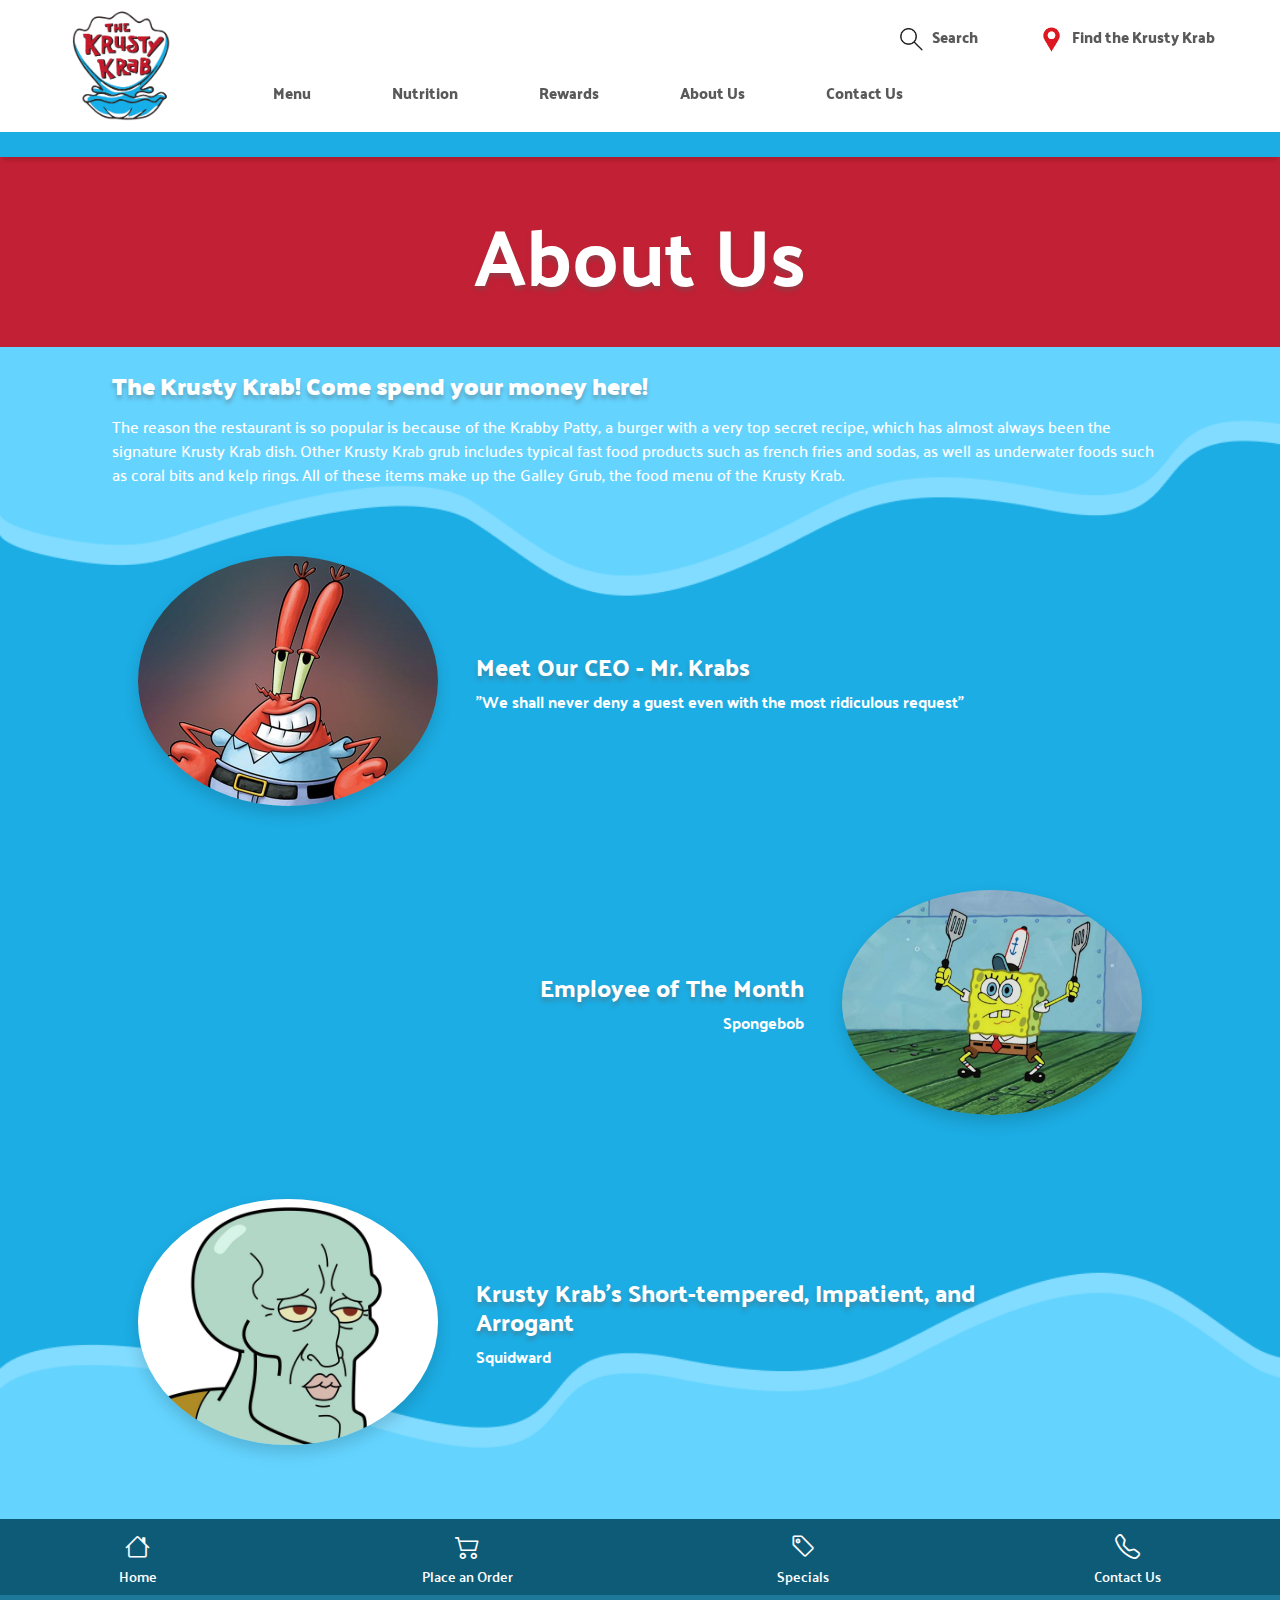
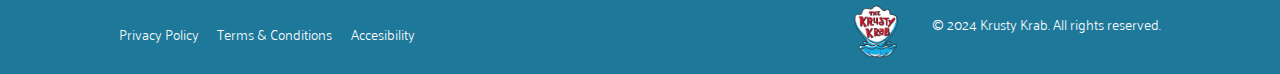
==== about.html @ f19f8898 "Fully done with the navbar: made the images (magnifiying glass and pinpoint) appear on the right and" ====
<!DOCTYPE html>
<html lang="en-CA">
  <head>
    <title>Krusty Krab</title>
    <link
      href="https://cdn.jsdelivr.net/npm/bootstrap@5.3.3/dist/css/bootstrap.min.css"
      rel="stylesheet"
      integrity="sha384-QWTKZyjpPEjISv5WaRU9OFeRpok6YctnYmDr5pNlyT2bRjXh0JMhjY6hW+ALEwIH"
      crossorigin="anonymous"
    />
    <script
      src="https://cdn.jsdelivr.net/npm/bootstrap@5.3.3/dist/js/bootstrap.bundle.min.js"
      integrity="sha384-YvpcrYf0tY3lHB60NNkmXc5s9fDVZLESaAA55NDzOxhy9GkcIdslK1eN7N6jIeHz"
      crossorigin="anonymous"
    ></script>
    <meta name="viewport" content="width=device-width, initial-scale= 1.0" />
    <link rel="stylesheet" href="style.css" />
    <link rel="preconnect" href="https://fonts.googleapis.com" />
    <link rel="preconnect" href="https://fonts.gstatic.com" crossorigin />
    <link
      href="https://fonts.googleapis.com/css2?family=Afacad+Flux:wght@100..1000&family=Lexend:wght@900&family=Oswald:wght@200..700&family=Palanquin+Dark:wght@400;500;600;700&family=Quattrocento+Sans:ital,wght@0,400;0,700;1,400;1,700&family=SUSE:wght@800&display=swap"
      rel="stylesheet"
    />
    <link
      href="https://fonts.googleapis.com/css2?family=Afacad+Flux:wght@100..1000&family=Lexend:wght@900&family=Oswald:wght@200..700&family=Palanquin+Dark:wght@400;500;600;700&family=Palanquin:wght@100;200;300;400;500;600;700&family=Quattrocento+Sans:ital,wght@0,400;0,700;1,400;1,700&family=SUSE:wght@800&display=swap"
      rel="stylesheet"
    />
    <link
      rel="stylesheet"
      href="https://cdn.jsdelivr.net/npm/bootstrap-icons@1.11.3/font/bootstrap-icons.min.css"
    />
  </head>
  <body>
    <nav class="navbar navbar-expand-lg" id="navbar">
      <nav class="navbar">
        <div class="container-fluid">
          <a class="img-fluid navbar-brand" href="home.html">
            <img
              src="images/brand_logo/KrustyKrabLogo-removebg-preview2.png"
              alt="Logo"
              width="100"
              height="115"
              class="d-inline-block align-text-top"
            />
          </a>
        </div>
      </nav>
      <ul class="navbar-nav me-auto mb-2 mb-lg-0">
        <li class="nav-item">
          <a class="nav-link" href="menu.html">Menu</a>
        </li>
        <li class="nav-item">
          <a class="nav-link" href="nutrition.html">Nutrition</a>
        </li>
        <li class="nav-item">
          <a class="nav-link" href="rewards.html">Rewards</a>
        </li>
        <li class="nav-item">
          <a class="nav-link" href="about.html">About Us</a>
        </li>
        <li class="nav-item">
          <a class="nav-link" href="contact.html">Contact Us</a>
        </li>
        <hr class="nvbr-cllp" />
        <li class="nav-item top">
          <a class="nav-link" href="search.html">
            <img
              src="images/icons/magnifying glass.png"
              width="35"
              height="35"
            />
            Search
          </a>
        </li>
        <li class="nav-item top last">
          <a
            class="nav-link"
            href="https://www.google.com/maps/dir//%2711.6065142,165.3768099%27"
          >
            <img
              src="images/icons/red_pinpoint_icon.png"
              width="35"
              height="35"
            />
            Find the Krusty Krab
          </a>
        </li>
      </ul>
    </nav>
    <div class="app">
      <div class="menu-toggle">
        <div class="hamburger">
          <span> <a href="#collapse-menu"></a></span>
        </div>
      </div>
    </div>
    <div class="collapse-bar" id="collapse-menu">
      <nav class="menu">
        <hr class="top" />
        <a href="menu.html" class="menu-item">Menu</a>
        <a href="nutrition.html" class="menu-item">Nutrition</a>
        <a href="rewards.html" class="menu-item">Rewards</a>
        <a href="about.html" class="menu-item">About Us</a>
        <a href="contact.html" class="menu-item">Contact Us</a>
        <hr class="bot" />
        <a href="search.html" class="menu-item d-flex flex-row-reverse justify-content-between"
          ><img
            src="images/icons/magnifying glass.png"
            width="35"
            height="35"
            class="img-fluid"
          />Search
        </a>
        <a
          href="https://www.google.com/maps/dir//%2711.6065142,165.3768099%27"
          class="menu-item d-flex flex-row-reverse justify-content-between"
          ><img
            src="images/icons/red_pinpoint_icon.png"
            width="35"
            height="35"
          />Find the Krusty Krab</a
        >
      </nav>
    </div>
    <div class="blur-content container-fluid px-0 py-0">
      <h1 class="text-center display-1 py-5 mb-5 pt-5 title">About Us</h1>
      <div class="about-container">
        <div class="about-content">
          <h4>The Krusty Krab! Come spend your money here!</h4>
          <p>
            The reason the restaurant is so popular is because of the Krabby
            Patty, a burger with a very top secret recipe, which has almost
            always been the signature Krusty Krab dish. Other Krusty Krab grub
            includes typical fast food products such as french fries and sodas,
            as well as underwater foods such as coral bits and kelp rings. All
            of these items make up the Galley Grub, the food menu of the Krusty
            Krab.
          </p>
        </div>
        <div class="about-employees">
          <div class="row mx-0 align-items-center">
            <div class="col-md-4 text-center">
              <img
                src="images/characters/MrKrabsPortrait.jpg"
                width="300"
                height="300"
                alt="Portrait of Mr. Krabs, CEO"
                class="img-fluid rounded-circle shadow"
              />
            </div>
            <div class="col-md-6 text-center text-md-start">
              <h4>Meet Our CEO - Mr. Krabs</h4>
              <p>
                "We shall never deny a guest even with the most ridiculous
                request"
              </p>
            </div>
          </div>
          <hr />
          <div class="row mx-0 d-md-flex flex-row-reverse align-items-center">
            <div class="col-md-4 text-center">
              <img
                src="images/characters/SpongbobEmployee2.jpg"
                width="300"
                height="300"
                alt="Portrait of Spongebob, Employee of The Month"
                class="img-fluid rounded-circle shadow"
              />
            </div>
            <div class="col-md-6 text-center text-md-end">
              <h4>Employee of The Month</h4>
              <p>Spongebob</p>
            </div>
          </div>
          <hr />
          <div class="row mx-0 align-items-center justify-content-between-md">
            <div class="col-md-4 text-center">
              <img
                src="images/characters/HandsomeSquidward.jpg"
                width="300"
                height="300"
                alt="Portrait of Squidward, Cashier"
                class="img-fluid rounded-circle shadow"
              />
            </div>
            <div class="col-md-6 text-center text-md-start">
              <h4>Krusty Krab's Short-tempered, Impatient, and Arrogant</h4>
              <p>Squidward</p>
            </div>
          </div>
        </div>
      </div>
    </div>
    <footer class="footer">
      <div class="container-fluid top-footer">
        <div class="row d-flex justify-content-center">
          <div class="col-md-10">
            <ul class="list-inline footer-links d-flex justify-content-between">
              <li class="list-inline-item text-center">
                <a class="text-white text-decoration-none" href="home.html">
                  <i class="bi bi-house"></i><br />
                  Home
                </a>
              </li>
              <li class="list-inline-item text-center">
                <a class="text-white text-decoration-none" href="#">
                  <i class="bi bi-cart2"></i><br />
                  Place an Order
                </a>
              </li>
              <li class="list-inline-item text-center">
                <a class="text-white text-decoration-none" href="rewards.html">
                  <i class="bi bi-tag"></i><br />
                  Specials
                </a>
              </li>
              <li class="list-inline-item text-center">
                <a class="text-white text-decoration-none" href="contact.html">
                  <i class="bi bi-telephone"></i><br />
                  Contact Us
                </a>
              </li>
            </ul>
          </div>
        </div>
        <div
          class="row bot-footer d-flex justify-content-center align-items-center"
        >
          <div class="row-cols-1 row-cols-sm-1 col-md-3">
            <ul class="list-inline footer-links d-flex justify-content-between">
              <li class="list-inline-item">
                <a href="#" class="text-white text-decoration-none">
                  Privacy Policy
                </a>
              </li>
              <li class="list-inline-item">
                <a href="#" class="text-white text-decoration-none">
                  Terms & Conditions
                </a>
              </li>
              <li class="list-inline-item">
                <a href="#" class="text-white text-decoration-none">
                  Accesibility
                </a>
              </li>
            </ul>
          </div>
          <div class="col-md-7 text-end">
            <p class="list-inline-item">
              <img
                src="images/brand_logo/KrustyKrabLogo-removebg-preview2.png"
                width="45"
                height="55"
              />
              &copy; 2024 Krusty Krab. All rights reserved.
            </p>
          </div>
        </div>
      </div>
    </footer>
    <script src="script.js"></script>
  </body>
</html>
---- style.css ----
* {
  padding: 0;
  margin: 0;
  box-sizing: border-box;
  font-family: "Palanquin Dark", sans-serif;
  font-weight: 400;
  font-style: normal;
}
/* Navbar */
#navbar {
  background-color: #fff;
  box-shadow: 0 7px 3px -3px rgba(0, 0, 0, 0.1);
  border-bottom: 25px solid #1cade4;
  position: sticky;
  top: 0;
  z-index: 9999;
}
#navbar.no-shadow {
  box-shadow: none;
}
.blur-active {
  filter: blur(3.5px);
  pointer-events: none;
}
#navbar, .collapse-bar, .menu-toggle {
  filter: none !important;
}
.navbar-brand {
  padding-left: 60px;
  margin-top: -15px;
  margin-bottom: -10px;
}
.navbar a {
  font-weight: 600;
  font-size: 15px;
}
.navbar ul li {
  padding-left: 65px;
}
.navbar ul {
  padding-top: 55px;
}
.navbar ul li.top {
  margin-top: -60px;
  margin-left: 35px;
}
.navbar ul li.last {
  margin-left: -15px;
}
.navbar .nvbr-cllp {
  display: none;
}
.navbar-toggler {
  border: none;
}
.navbar-toggler .navbar-toggler-icon {
  margin-top: 15px;
  width: 75px;
  min-height: 100px;
}
.app {
  display: flex;
  height: fit-content;
}
.menu-toggle {
  display: none;
  position: fixed;
  top: 2.52rem;
  right: 2rem;
  width: 60px;
  height: 60px;
  border-radius: 99px;
  cursor: pointer;
  z-index: 10000;
  transition: opacity 0.3s ease;
}
.menu-toggle:hover {
  opacity: 0.8;
}
.hamburger {
  position: absolute;
  top: calc(50% - 2px);
  left: 50%;
  transform: translate(-50%, -50%);
  width: 32px;
  z-index: 10000;
  transition: transform 0.3s ease-in-out;
}
.hamburger > span,
.hamburger > span::before,
.hamburger > span::after {
  display: block;
  position: absolute;
  width: 100%;
  height: 4px;
  border-radius: 99px;
  background-color: #000;
  transition-duration: 0.25s;
}
.hamburger > span::before {
  content: "";
  top: -8px;
}
.hamburger > span::after {
  content: "";
  top: 8px;
}
.menu-toggle.is-active .hamburger > span {
  transform: rotate(45deg);
}
.menu-toggle.is-active .hamburger > span::before {
  top: 0;
  transform: rotate(0deg);
}
.menu-toggle.is-active .hamburger > span::after {
  top: 0;
  transform: rotate(90deg);
}
.collapse-bar {
  flex: 1 1 0;
  max-width: 100%;
  padding: 2rem 1rem;
  position: sticky;
  background-color: #fff;
  top: -1000px;
  min-height: 15%;
  width: 100%;
  transition: top 0.3s ease;
  box-shadow: 0 7px 3px -3px rgba(0, 0, 0, 0.1);
  z-index: 9999;
  display: none;
}
.collapse-bar.is-active {
  top: 165px;
  display: block;
}
.collapse-bar.is-sticky {
  position: sticky;
  top: 150px;
  z-index: 1000;
}
.collapse-bar hr.bot {
  background-color: #000;
  height: 5px;
  margin-left: 80px;
  margin-right: 80px;
}
.collapse-bar hr.top {
  border: none;
  outline: none;
  border-top: 7.5px solid #64d4ff;
  margin-top: -25px;
  height: 7.5px;
  width: 100%;
}
.collapse-bar .menu {
  margin: 0 -1rem;
}
.collapse-bar .menu .menu-item {
  display: block;
  padding: 1em;
  color: #000;
  text-decoration: none;
  transition: 0.2s linear;
}
.collapse-bar .menu .menu-item:hover,
.collapse-bar .menu .menu-item.is-active {
  color: #c22034;
  border-left: 5px solid #c22034;
}
.collapse-bar .menu .menu-item:hover {
  border-left: 5px solid #c22034;
  color: #c22034;
}
.menu a {
  font-size: 16px;
  margin-bottom: 7.5px;
  margin-top: -10px;
  margin-left: 70px;
  margin-right: 70px;
}
/* Footer */
footer {
  width: 100%;
  display: flex;
  flex-wrap: wrap;
  justify-content: space-between;
  font-style: normal;
  font-family: "Palanquin", sans-serif;
}
footer i {
  font-size: 25px;
  font-style: normal;
  font-family: "Palanquin", sans-serif;
}
footer a {
  font-size: 14px;
  font-weight: 600;
  font-style: normal;
  font-family: "Palanquin", sans-serif;
}
.top-footer {
  background-color: #0e5b77;
  color: #fff;
  height: fit-content;
}
.bot-footer {
  background-color: #1d789a;
  color: #fff;
  height: fit-content;
  font-size: 14px;
}
.bot-footer img {
  margin-top: 8px;
  margin-right: 30px;
}
.bot-footer a {
  font-weight: 300;
}
.bot-footer p {
  font-weight: 300;
  font-style: normal;
  font-family: "Palanquin", sans-serif;
}
.footer-links {
  margin: 0;
  padding: 7px 0 7px 0;
}
.bot-footer .footer-links {
  font-weight: 400;
}
/* About Page */
.title {
  background-color: #c22034;
}
.title,
.about-container h4,
.about-container h1 {
  text-shadow: 0px 4px 4px rgba(91, 91, 91, 0.4);
  color: #fff;
}
.about-container {
  background: url(images/about_bg/About\ Us.png);
  background-repeat: no-repeat;
  background-size: cover;
  color: #fff;
}
.about-content h4 {
  margin-top: -50px;
  padding-top: 25px;
  padding-bottom: 5px;
  font-weight: 900;
  font-style: normal;
  font-family: "Palanquin Dark", sans-serif;
}
.about-content p {
  font-weight: 500;
  font-style: normal;
  font-family: "Palanquin", sans-serif;
}
.about-content h4,
.about-content p {
  padding-left: 7rem;
  padding-right: 7rem;
}
.about-employees {
  padding: 3.4rem 7rem;
}
.about-employees p {
  font-weight: 700;
  font-style: normal;
  font-family: "Palanquin", sans-serif;
}
.about-employees hr {
  padding-top: 1rem;
  padding-bottom: 1rem;
  border: none;
}
.about-employees .col-md-4 img {
  margin-bottom: 20px;
}
/* Footer Media Queries */
@media screen and (max-width: 991px) {
  footer a {
    font-size: 13px;
    text-align: center;
  }
  footer i {
    font-size: 22.5px;
  }
  .bot-footer p {
    font-size: 13px;
  }
}
@media screen and (max-width: 800px) {
  footer a {
    font-size: 12px;
    text-align: center;
  }
  footer i {
    font-size: 20px;
  }
  .bot-footer img {
    width: 40px;
    height: 50px;
  }
  .bot-footer p {
    font-size: 12px;
  }
}
/* Navbar Media Queries */
@media screen and (max-width: 1365px) {
  .navbar ul li.top {
    margin-left: -45px;
  }
  .navbar ul li.last {
    margin-left: -25px;
  }
}
@media screen and (max-width: 1285px) {
  .navbar ul li.top {
    margin-left: -90px;
  }
  .navbar ul li.last {
    margin-left: -25px;
  }
}
@media screen and (max-width: 1245px) {
  .navbar ul li.top {
    margin-left: -115px;
  }
  .navbar ul li.last {
    margin-left: -35px;
  }
}
@media screen and (max-width: 1190px) {
  .navbar ul li {
    padding-left: 35px;
  }
  .navbar ul li.top {
    margin-left: -35px;
  }
  .navbar ul li.last {
    margin-left: -5px;
  }
}
@media screen and (max-width: 1150px) {
  .navbar ul li {
    padding-left: 25px;
  }
  .navbar ul li.top {
    margin-left: -5px;
  }
  .navbar ul li.last {
    margin-left: 5px;
  }
}
@media screen and (max-width: 1100px) {
  .navbar ul li {
    padding-left: 20px;
  }
  .navbar ul li.top {
    margin-left: -25px;
  }
  .navbar ul li.last {
    margin-left: 15px;
  }
}
@media screen and (max-width: 1055px) {
  .navbar ul li {
    padding-left: 17.5px;
  }
  .navbar ul li.top {
    margin-left: -15px;
  }
}
@media screen and (max-width: 1020px) {
  .navbar ul li {
    padding-left: 17.5px;
  }
  .navbar ul li.top {
    margin-left: -65px;
  }
  .navbar ul li.last {
    margin-left: 5px;
  }
}
@media screen and (max-width: 991px) {
  .navbar-brand {
    padding-left: 50px;
    margin-top: -15px;
    margin-bottom: -15px;
  }
  .menu-toggle {
    display: block;
  }
  .navbar ul {
    display: none;
  }
}
@media screen and (max-width: 800px) {
  .menu a {
    font-size: 13px;
  }
  .menu img {
    width: 25px;
    height: 25px;
  }
  .hamburger {
    width: 24px;
  }
}
@media (max-width: 768px) {
  .about-employees .col-md-4 img {
    margin-bottom: 30px;
  }

  .about-employees .col-md-6 {
    margin-bottom: 20px;
  }
}
@media screen and (max-width: 400px) {
  .navbar-brand {
    width: 70px;
    height: 80px;
  }
}
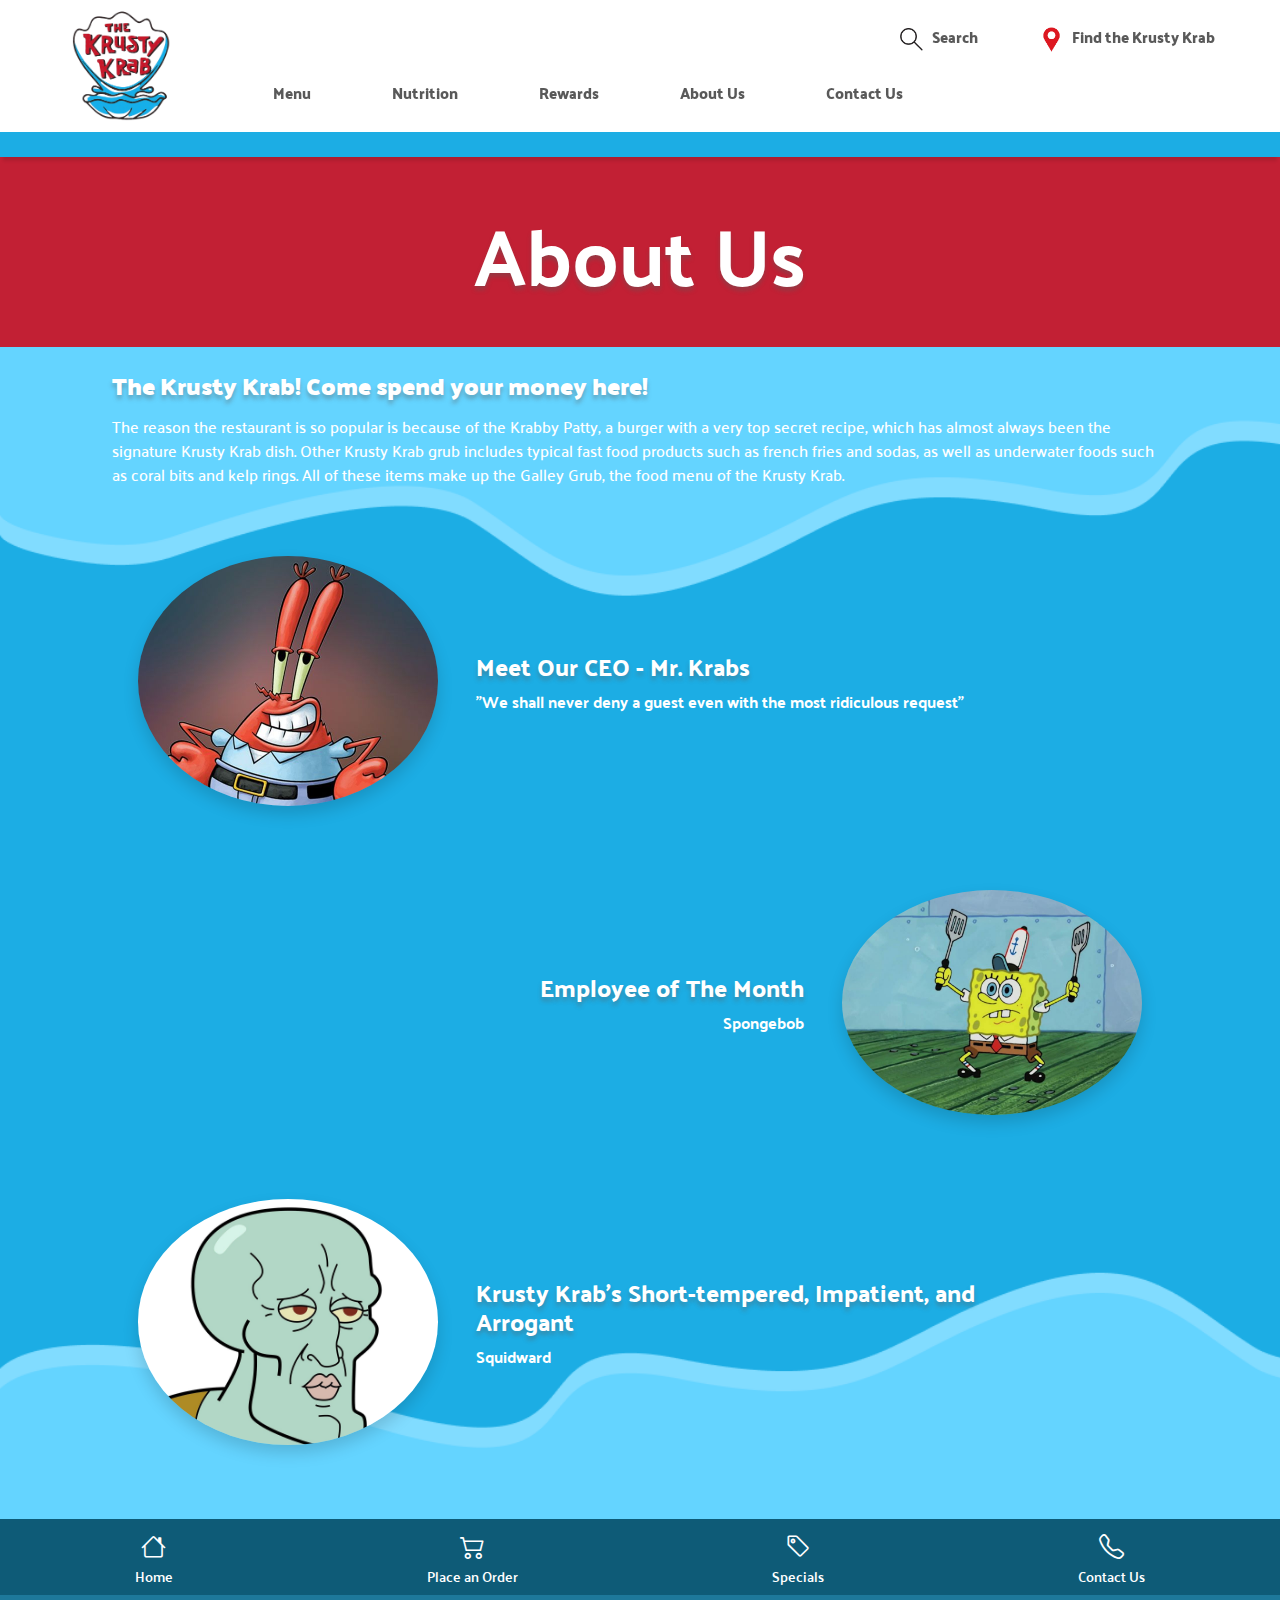
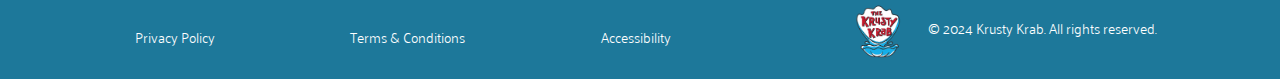
==== commit 5602a7a6: "Finished footer though it's not the same as the one in figma. Updated footer in about page." ====
--- a/about.html
+++ b/about.html
@@ -194,28 +194,46 @@
     <footer class="footer">
       <div class="container-fluid top-footer">
         <div class="row d-flex justify-content-center">
-          <div class="col-md-10">
-            <ul class="list-inline footer-links d-flex justify-content-between">
-              <li class="list-inline-item text-center">
-                <a class="text-white text-decoration-none" href="home.html">
+          <div class="col-12 col-md-10">
+            <ul
+              class="list-inline footer-links d-flex justify-content-center justify-content-between px-3"
+            >
+              <li class="list-inline-item text-center">
+                <a
+                  class="text-white text-decoration-none"
+                  href="home.html"
+                  aria-label="Go to Home"
+                >
                   <i class="bi bi-house"></i><br />
                   Home
                 </a>
               </li>
               <li class="list-inline-item text-center">
-                <a class="text-white text-decoration-none" href="#">
+                <a
+                  class="text-white text-decoration-none"
+                  href="#"
+                  aria-label="Place an Order"
+                >
                   <i class="bi bi-cart2"></i><br />
                   Place an Order
                 </a>
               </li>
               <li class="list-inline-item text-center">
-                <a class="text-white text-decoration-none" href="rewards.html">
+                <a
+                  class="text-white text-decoration-none"
+                  href="rewards.html"
+                  aria-label="View Specials"
+                >
                   <i class="bi bi-tag"></i><br />
                   Specials
                 </a>
               </li>
               <li class="list-inline-item text-center">
-                <a class="text-white text-decoration-none" href="contact.html">
+                <a
+                  class="text-white text-decoration-none"
+                  href="contact.html"
+                  aria-label="Contact Us"
+                >
                   <i class="bi bi-telephone"></i><br />
                   Contact Us
                 </a>
@@ -223,34 +241,47 @@
             </ul>
           </div>
         </div>
-        <div
-          class="row bot-footer d-flex justify-content-center align-items-center"
-        >
-          <div class="row-cols-1 row-cols-sm-1 col-md-3">
-            <ul class="list-inline footer-links d-flex justify-content-between">
-              <li class="list-inline-item">
-                <a href="#" class="text-white text-decoration-none">
-                  Privacy Policy
-                </a>
-              </li>
-              <li class="list-inline-item">
-                <a href="#" class="text-white text-decoration-none">
-                  Terms & Conditions
-                </a>
-              </li>
-              <li class="list-inline-item">
-                <a href="#" class="text-white text-decoration-none">
-                  Accesibility
-                </a>
+      </div>
+      <div class="container-fluid bot-footer">
+        <div class="row d-flex justify-content-center">
+          <div class="col-12 col-md-6">
+            <ul
+              class="list-inline footer-links d-flex justify-content-center justify-content-between align-content-center px-3"
+            >
+              <li class="list-inline-item my-md-4 mt-2">
+                <a
+                  href="#"
+                  class="text-white text-decoration-none"
+                  aria-label="Privacy Policy"
+                  >Privacy Policy</a
+                >
+              </li>
+              <li class="list-inline-item my-md-4 mt-2">
+                <a
+                  href="#"
+                  class="text-white text-decoration-none"
+                  aria-label="Terms & Conditions"
+                  >Terms & Conditions</a
+                >
+              </li>
+              <li class="list-inline-item my-md-4 mt-2 pe-md-5">
+                <a
+                  href="#"
+                  class="text-white text-decoration-none"
+                  aria-label="Accessibility"
+                  >Accessibility</a
+                >
               </li>
             </ul>
           </div>
-          <div class="col-md-7 text-end">
-            <p class="list-inline-item">
+          <div class="col-12 col-md-4 text-center text-md-end pe-3">
+            <p class="mt-2">
               <img
                 src="images/brand_logo/KrustyKrabLogo-removebg-preview2.png"
                 width="45"
                 height="55"
+                class="me-4"
+                alt="Krusty Krab Logo"
               />
               &copy; 2024 Krusty Krab. All rights reserved.
             </p>
--- a/style.css
+++ b/style.css
@@ -210,10 +210,6 @@
   height: fit-content;
   font-size: 14px;
 }
-.bot-footer img {
-  margin-top: 8px;
-  margin-right: 30px;
-}
 .bot-footer a {
   font-weight: 300;
 }
@@ -228,6 +224,10 @@
 }
 .bot-footer .footer-links {
   font-weight: 400;
+  display: inline-block;
+}
+.bot-footer .footer-links .list-inline-item:hover {
+  text-decoration: underline;
 }
 /* About Page */
 .title {
@@ -308,7 +308,17 @@
     font-size: 12px;
   }
 }
-/* Navbar Media Queries */
+@media screen and (min-width: 800px) {
+  .bot-footer .bot-img {
+    padding-right: 135px;
+  }
+  .bot-footer .padding {
+    padding-left: 135px;
+    margin-right: -90px;
+    justify-content: space-evenly;
+  }
+}
+/* Navbar & About Page Media Queries */
 @media screen and (max-width: 1365px) {
   .navbar ul li.top {
     margin-left: -45px;
@@ -414,7 +424,6 @@
   .about-employees .col-md-4 img {
     margin-bottom: 30px;
   }
-
   .about-employees .col-md-6 {
     margin-bottom: 20px;
   }
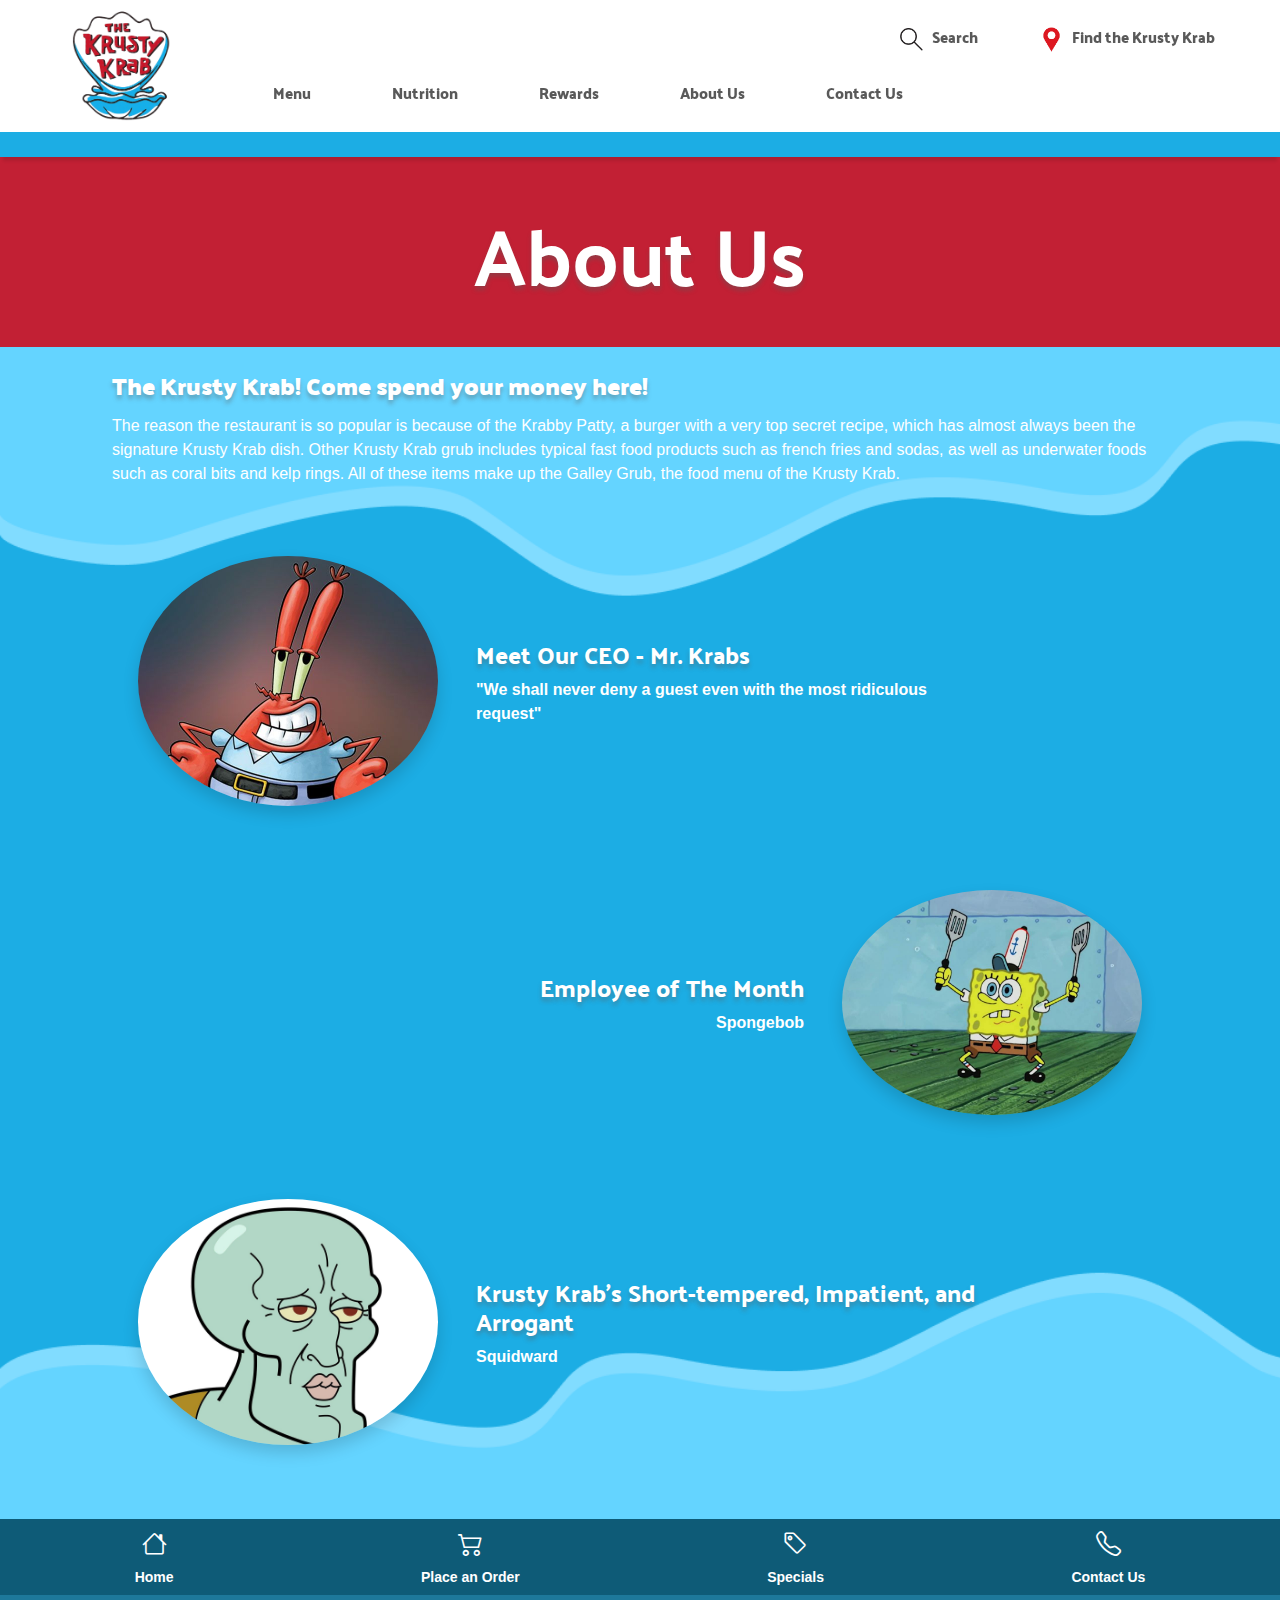
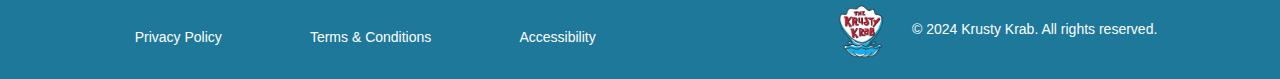
==== commit 2e52877b: "Changed default tab icon to a Krusty Krab icon" ====
--- a/about.html
+++ b/about.html
@@ -22,13 +22,10 @@
       rel="stylesheet"
     />
     <link
-      href="https://fonts.googleapis.com/css2?family=Afacad+Flux:wght@100..1000&family=Lexend:wght@900&family=Oswald:wght@200..700&family=Palanquin+Dark:wght@400;500;600;700&family=Palanquin:wght@100;200;300;400;500;600;700&family=Quattrocento+Sans:ital,wght@0,400;0,700;1,400;1,700&family=SUSE:wght@800&display=swap"
-      rel="stylesheet"
-    />
-    <link
       rel="stylesheet"
       href="https://cdn.jsdelivr.net/npm/bootstrap-icons@1.11.3/font/bootstrap-icons.min.css"
     />
+    <link rel="icon" href="images/brand_logo/KrustyKrabLogo-removebg-preview2.png">
   </head>
   <body>
     <nav class="navbar navbar-expand-lg" id="navbar">
--- a/style.css
+++ b/style.css
@@ -308,14 +308,24 @@
     font-size: 12px;
   }
 }
-@media screen and (min-width: 800px) {
-  .bot-footer .bot-img {
-    padding-right: 135px;
-  }
-  .bot-footer .padding {
-    padding-left: 135px;
-    margin-right: -90px;
-    justify-content: space-evenly;
+@media screen and (min-width: 1000px) {
+  .bot-footer .footer-links {
+    margin-right: 200px;
+  }
+}
+@media screen and (max-width: 1310px) and (min-width: 901px) {
+  .bot-footer .footer-links {
+    margin-right: 75px;
+  }
+}
+@media screen and (min-width: 768px) and (max-width: 900px) {
+  .bot-footer .footer-links {
+    margin-right: 25px;
+  }
+}
+@media screen and (max-width: 940px) and (min-width: 768px){
+  .bot-footer img {
+    margin-left: -100px;
   }
 }
 /* Navbar & About Page Media Queries */
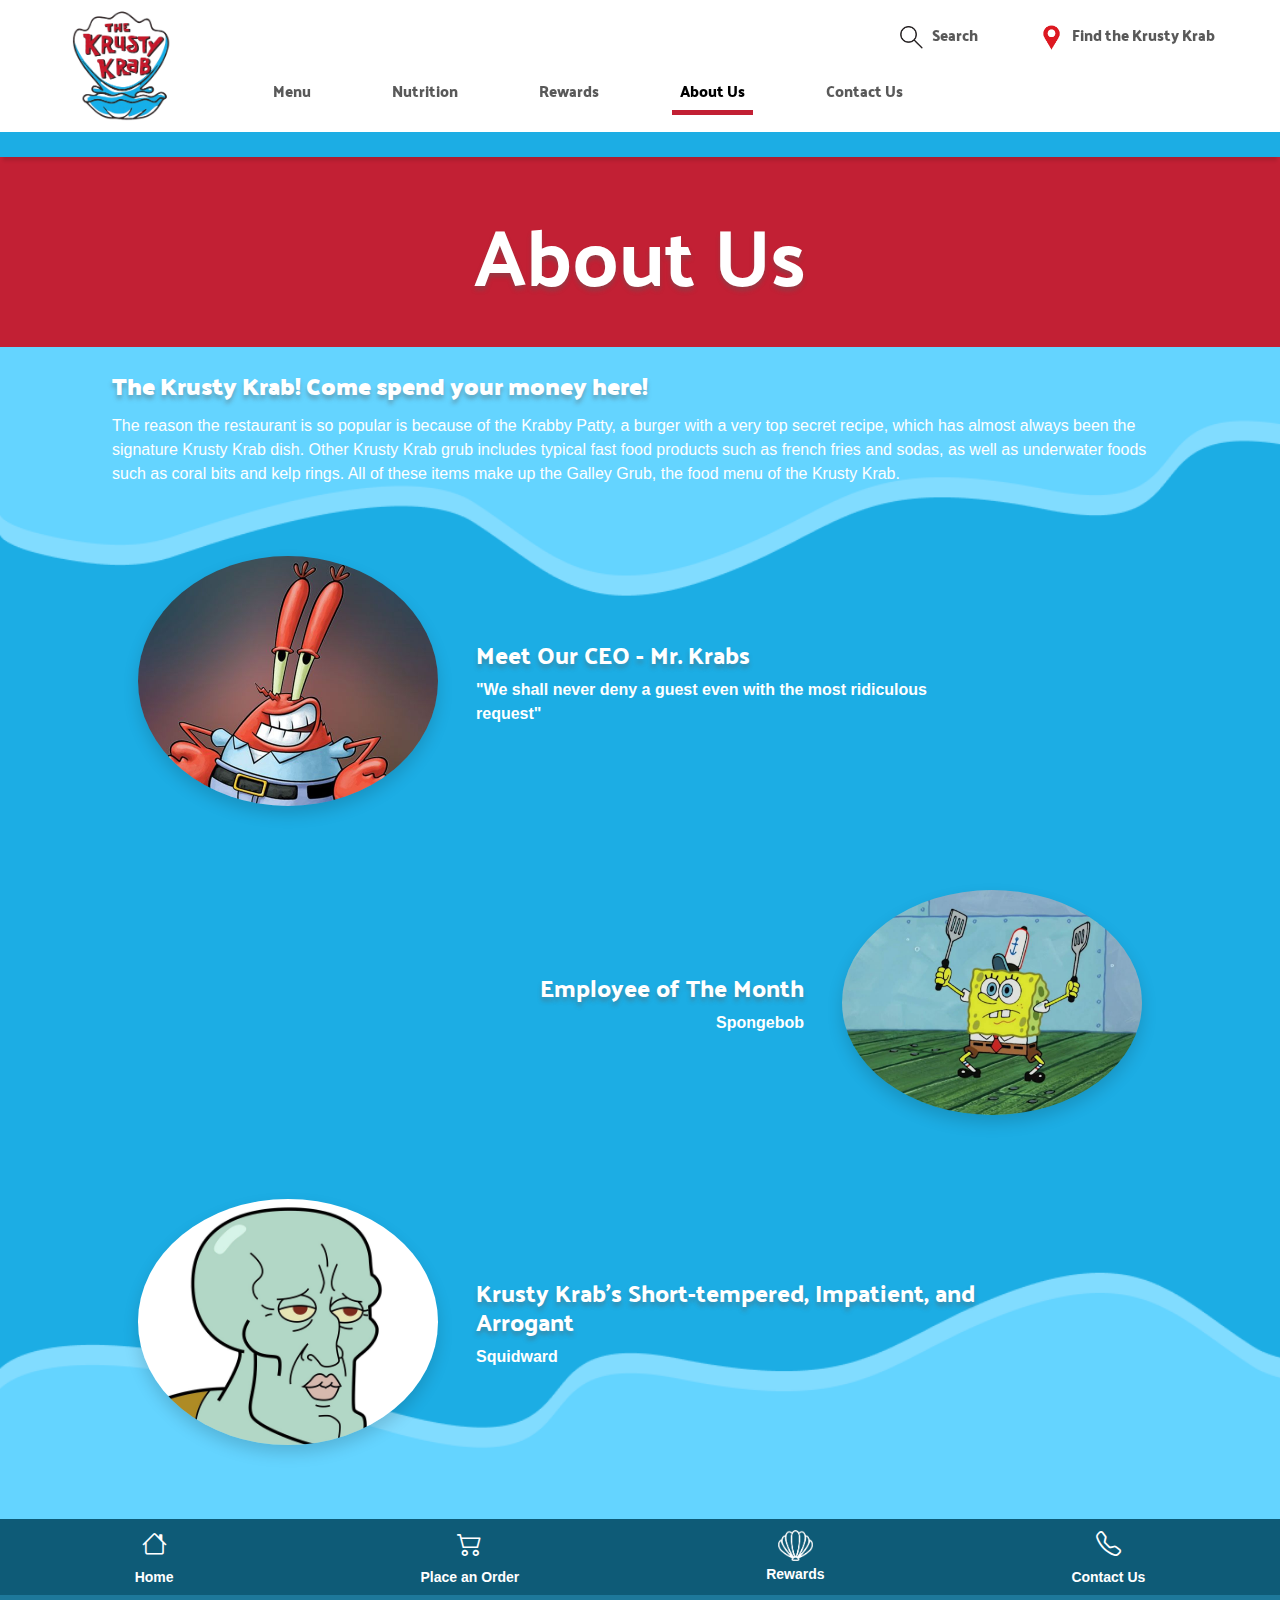
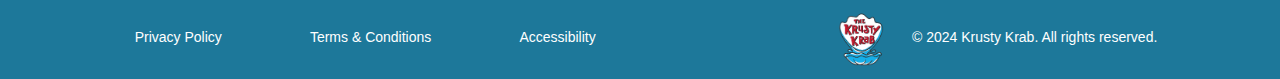
==== commit 5d0ed18a: "1. Added tablet and phone version of the background, as well as seashell icons for rewards page. 2. " ====
--- a/about.html
+++ b/about.html
@@ -8,11 +8,6 @@
       integrity="sha384-QWTKZyjpPEjISv5WaRU9OFeRpok6YctnYmDr5pNlyT2bRjXh0JMhjY6hW+ALEwIH"
       crossorigin="anonymous"
     />
-    <script
-      src="https://cdn.jsdelivr.net/npm/bootstrap@5.3.3/dist/js/bootstrap.bundle.min.js"
-      integrity="sha384-YvpcrYf0tY3lHB60NNkmXc5s9fDVZLESaAA55NDzOxhy9GkcIdslK1eN7N6jIeHz"
-      crossorigin="anonymous"
-    ></script>
     <meta name="viewport" content="width=device-width, initial-scale= 1.0" />
     <link rel="stylesheet" href="style.css" />
     <link rel="preconnect" href="https://fonts.googleapis.com" />
@@ -25,7 +20,10 @@
       rel="stylesheet"
       href="https://cdn.jsdelivr.net/npm/bootstrap-icons@1.11.3/font/bootstrap-icons.min.css"
     />
-    <link rel="icon" href="images/brand_logo/KrustyKrabLogo-removebg-preview2.png">
+    <link
+      rel="icon"
+      href="images/brand_logo/KrustyKrabLogo-removebg-preview2.png"
+    />
   </head>
   <body>
     <nav class="navbar navbar-expand-lg" id="navbar">
@@ -35,8 +33,6 @@
             <img
               src="images/brand_logo/KrustyKrabLogo-removebg-preview2.png"
               alt="Logo"
-              width="100"
-              height="115"
               class="d-inline-block align-text-top"
             />
           </a>
@@ -53,7 +49,9 @@
           <a class="nav-link" href="rewards.html">Rewards</a>
         </li>
         <li class="nav-item">
-          <a class="nav-link" href="about.html">About Us</a>
+          <a class="nav-link active" aria-current="page" href="about.html"
+            >About Us</a
+          >
         </li>
         <li class="nav-item">
           <a class="nav-link" href="contact.html">Contact Us</a>
@@ -97,10 +95,14 @@
         <a href="menu.html" class="menu-item">Menu</a>
         <a href="nutrition.html" class="menu-item">Nutrition</a>
         <a href="rewards.html" class="menu-item">Rewards</a>
-        <a href="about.html" class="menu-item">About Us</a>
+        <a href="about.html" class="menu-item active" aria-current="page"
+          >About Us</a
+        >
         <a href="contact.html" class="menu-item">Contact Us</a>
         <hr class="bot" />
-        <a href="search.html" class="menu-item d-flex flex-row-reverse justify-content-between"
+        <a
+          href="search.html"
+          class="menu-item d-flex flex-row-reverse justify-content-between"
           ><img
             src="images/icons/magnifying glass.png"
             width="35"
@@ -120,7 +122,7 @@
       </nav>
     </div>
     <div class="blur-content container-fluid px-0 py-0">
-      <h1 class="text-center display-1 py-5 mb-5 pt-5 title">About Us</h1>
+      <h1 class="text-center display-1 py-5 mb-5 title">About Us</h1>
       <div class="about-container">
         <div class="about-content">
           <h4>The Krusty Krab! Come spend your money here!</h4>
@@ -221,8 +223,12 @@
                   href="rewards.html"
                   aria-label="View Specials"
                 >
-                  <i class="bi bi-tag"></i><br />
-                  Specials
+                  <img
+                    src="images/icons/Seashell_Icon_White.png"
+                    alt="Seashell_Icon"
+                    class="img-fluid pt-1"
+                  /><br />
+                  Rewards
                 </a>
               </li>
               <li class="list-inline-item text-center">
@@ -272,7 +278,7 @@
             </ul>
           </div>
           <div class="col-12 col-md-4 text-center text-md-end pe-3">
-            <p class="mt-2">
+            <p class="mt-3 mb-1">
               <img
                 src="images/brand_logo/KrustyKrabLogo-removebg-preview2.png"
                 width="45"
@@ -287,5 +293,10 @@
       </div>
     </footer>
     <script src="script.js"></script>
+    <script
+      src="https://cdn.jsdelivr.net/npm/bootstrap@5.3.3/dist/js/bootstrap.bundle.min.js"
+      integrity="sha384-YvpcrYf0tY3lHB60NNkmXc5s9fDVZLESaAA55NDzOxhy9GkcIdslK1eN7N6jIeHz"
+      crossorigin="anonymous"
+    ></script>
   </body>
 </html>
--- a/style.css
+++ b/style.css
@@ -29,6 +29,10 @@
   padding-left: 60px;
   margin-top: -15px;
   margin-bottom: -10px;
+}
+.navbar-brand img {
+  width: 100px; 
+  height: 115px;
 }
 .navbar a {
   font-weight: 600;
@@ -179,6 +183,13 @@
   margin-left: 70px;
   margin-right: 70px;
 }
+#navbar ul li .nav-link.active {
+  border-bottom: 5px solid #c22034;
+}
+.collapse-bar a.menu-item.active  {
+  border-radius: 5px;
+  background-color: #ececec;
+}
 /* Footer */
 footer {
   width: 100%;
@@ -204,6 +215,9 @@
   color: #fff;
   height: fit-content;
 }
+.top-footer img {
+  width: 35px;
+}
 .bot-footer {
   background-color: #1d789a;
   color: #fff;
@@ -240,7 +254,7 @@
   color: #fff;
 }
 .about-container {
-  background: url(images/about_bg/About\ Us.png);
+  background: url(images/BG/BGDesktop.png);
   background-repeat: no-repeat;
   background-size: cover;
   color: #fff;
@@ -279,6 +293,50 @@
 .about-employees .col-md-4 img {
   margin-bottom: 20px;
 }
+/* Nutrition Page */
+.nutrition-table {
+    margin-top: 30px;
+}
+.nutrition-table th, .nutrition-table td {
+    text-align: center;
+    vertical-align: middle;
+}
+/* Rewards Page */
+.rewards-container {
+  background: url(images/BG/BGDesktop.png);
+  background-size: cover;
+  background-position: center;
+  background-repeat: no-repeat;
+  height: fit-content;
+}
+.rewards-content {
+  padding-top: 70px;
+  padding-bottom: 50px;
+}
+.rewards-header {
+  background-color: #c22034;
+}
+.rewards-container .card-header {
+  background-color: #0e5b77;
+  color: white;
+}
+.rewards-container .card {
+  border: 2px solid #0e5b77;
+  border-radius: 8px;
+  margin-bottom: 15px;
+}
+.rewards-container .card img {
+  margin-right: 7px;
+  margin-left: 5px;
+}
+.rewards-container .btn-krusty {
+  background-color: #c22034;
+  color: white;
+}
+.rewards-container .btn-krusty:hover {
+  background-color: #b01c2d;
+  color: white;
+}
 /* Footer Media Queries */
 @media screen and (max-width: 991px) {
   footer a {
@@ -328,7 +386,7 @@
     margin-left: -100px;
   }
 }
-/* Navbar & About Page Media Queries */
+/* Navbar & About & Rewards Page Media Queries */
 @media screen and (max-width: 1365px) {
   .navbar ul li.top {
     margin-left: -45px;
@@ -403,6 +461,18 @@
   }
   .navbar ul li.last {
     margin-left: 5px;
+  }
+}
+@media (max-width: 992px) {
+  .navbar-brand img {
+    width: 80px;  
+    height: 90px; 
+  }
+  .menu-toggle {
+    top: 1.85rem;
+  }
+  .collapse-bar.is-sticky {
+    top: 127px;
   }
 }
 @media screen and (max-width: 991px) {
@@ -437,6 +507,27 @@
   .about-employees .col-md-6 {
     margin-bottom: 20px;
   }
+  .rewards-container, .about-container {
+    background: url(images/BG/BGTablet.png);
+    background-size: cover;
+    background-position: center;
+    background-repeat: no-repeat;
+  }
+  .top-footer img {
+    width: 25px;
+  }
+}
+@media (max-width: 576px) {
+  .navbar-brand img {
+    width: 60px; 
+    height: 70px;
+  }
+  .menu-toggle {
+    top: 0.84rem;
+  }
+  .collapse-bar.is-sticky {
+    top: 107px;
+  }
 }
 @media screen and (max-width: 400px) {
   .navbar-brand {
@@ -444,3 +535,11 @@
     height: 80px;
   }
 }
+@media screen and (max-width: 320px) {
+  .rewards-container, .about-container {
+    background: url(images/BG/BGPhone.png);
+    background-size: cover;
+    background-position: center;
+    background-repeat: no-repeat;
+  }
+}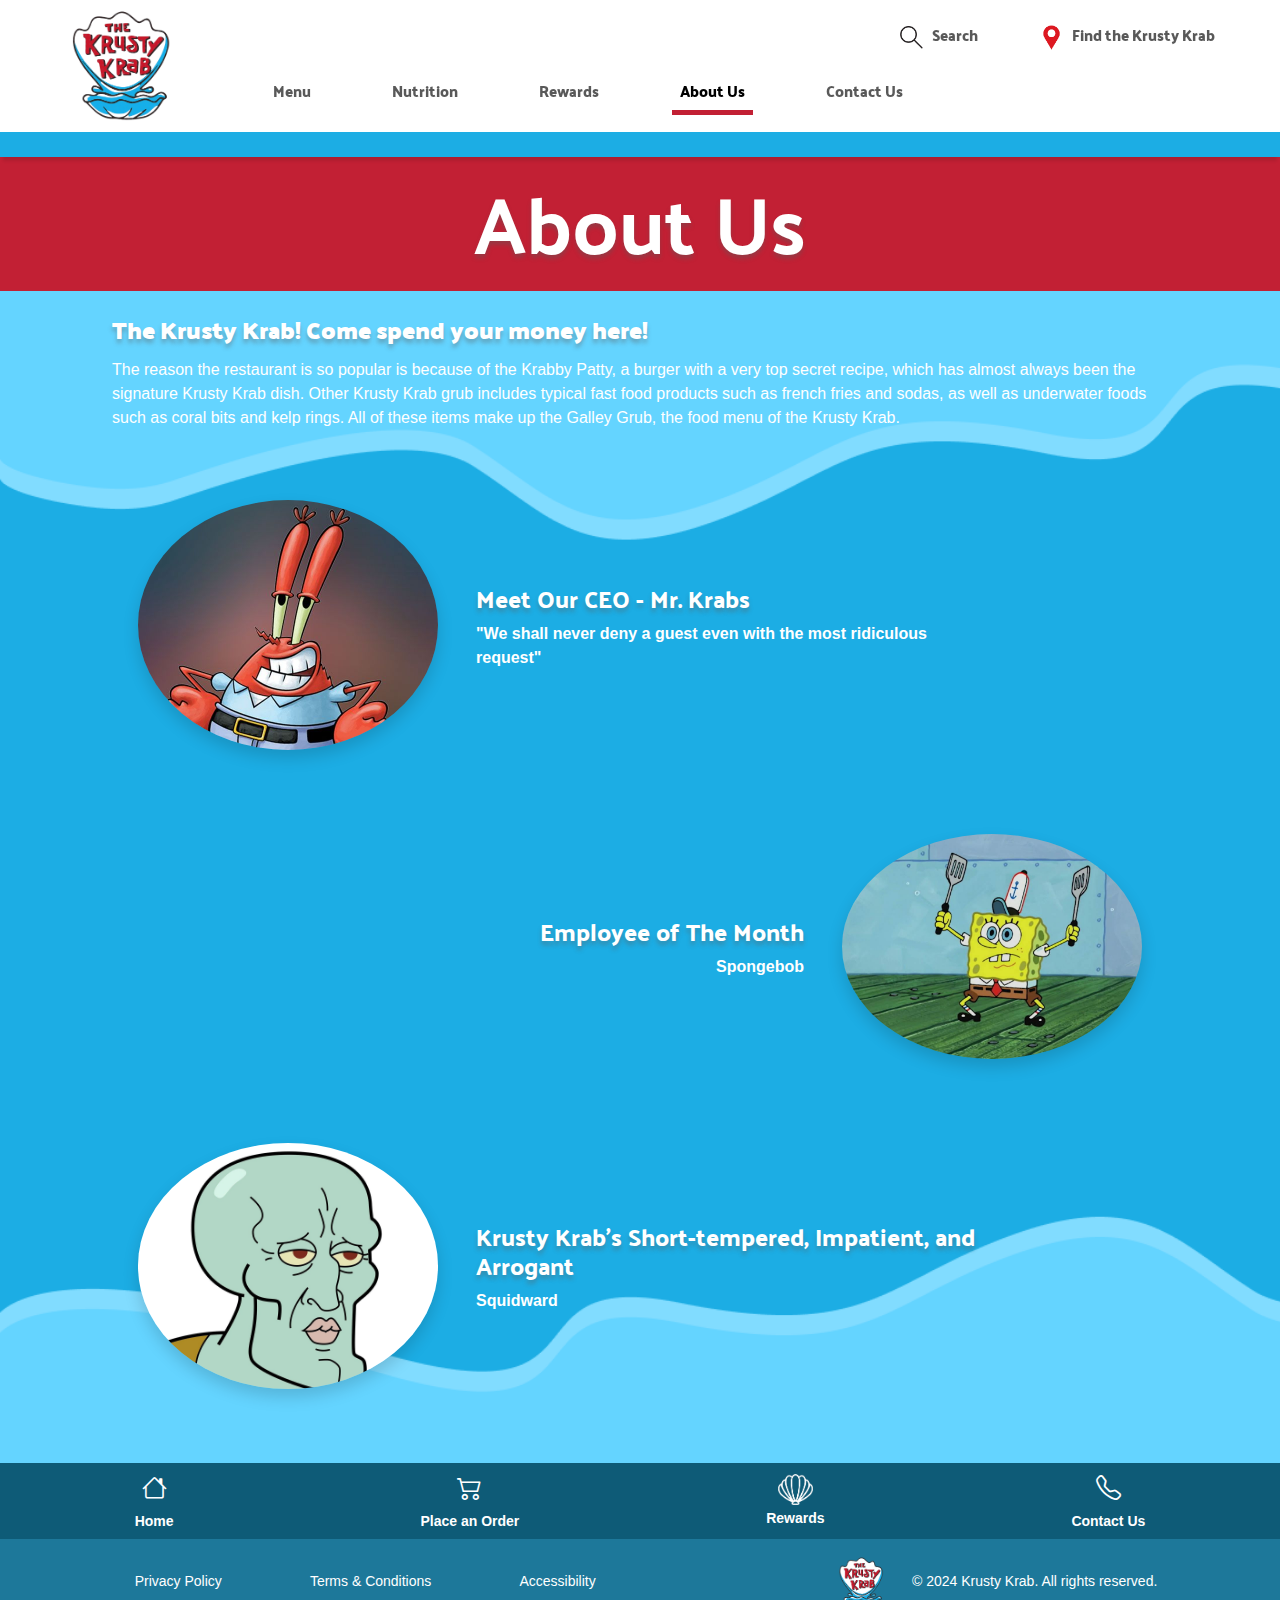
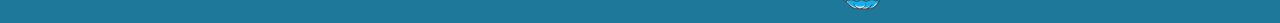
==== commit 8175dec1: "Updated about page header because it was slightly big in my opinion so I reduced the size." ====
--- a/about.html
+++ b/about.html
@@ -122,7 +122,7 @@
       </nav>
     </div>
     <div class="blur-content container-fluid px-0 py-0">
-      <h1 class="text-center display-1 py-5 mb-5 title">About Us</h1>
+      <h1 class="text-center display-1 pt-3 pb-4 mb-5 title">About Us</h1>
       <div class="about-container">
         <div class="about-content">
           <h4>The Krusty Krab! Come spend your money here!</h4>
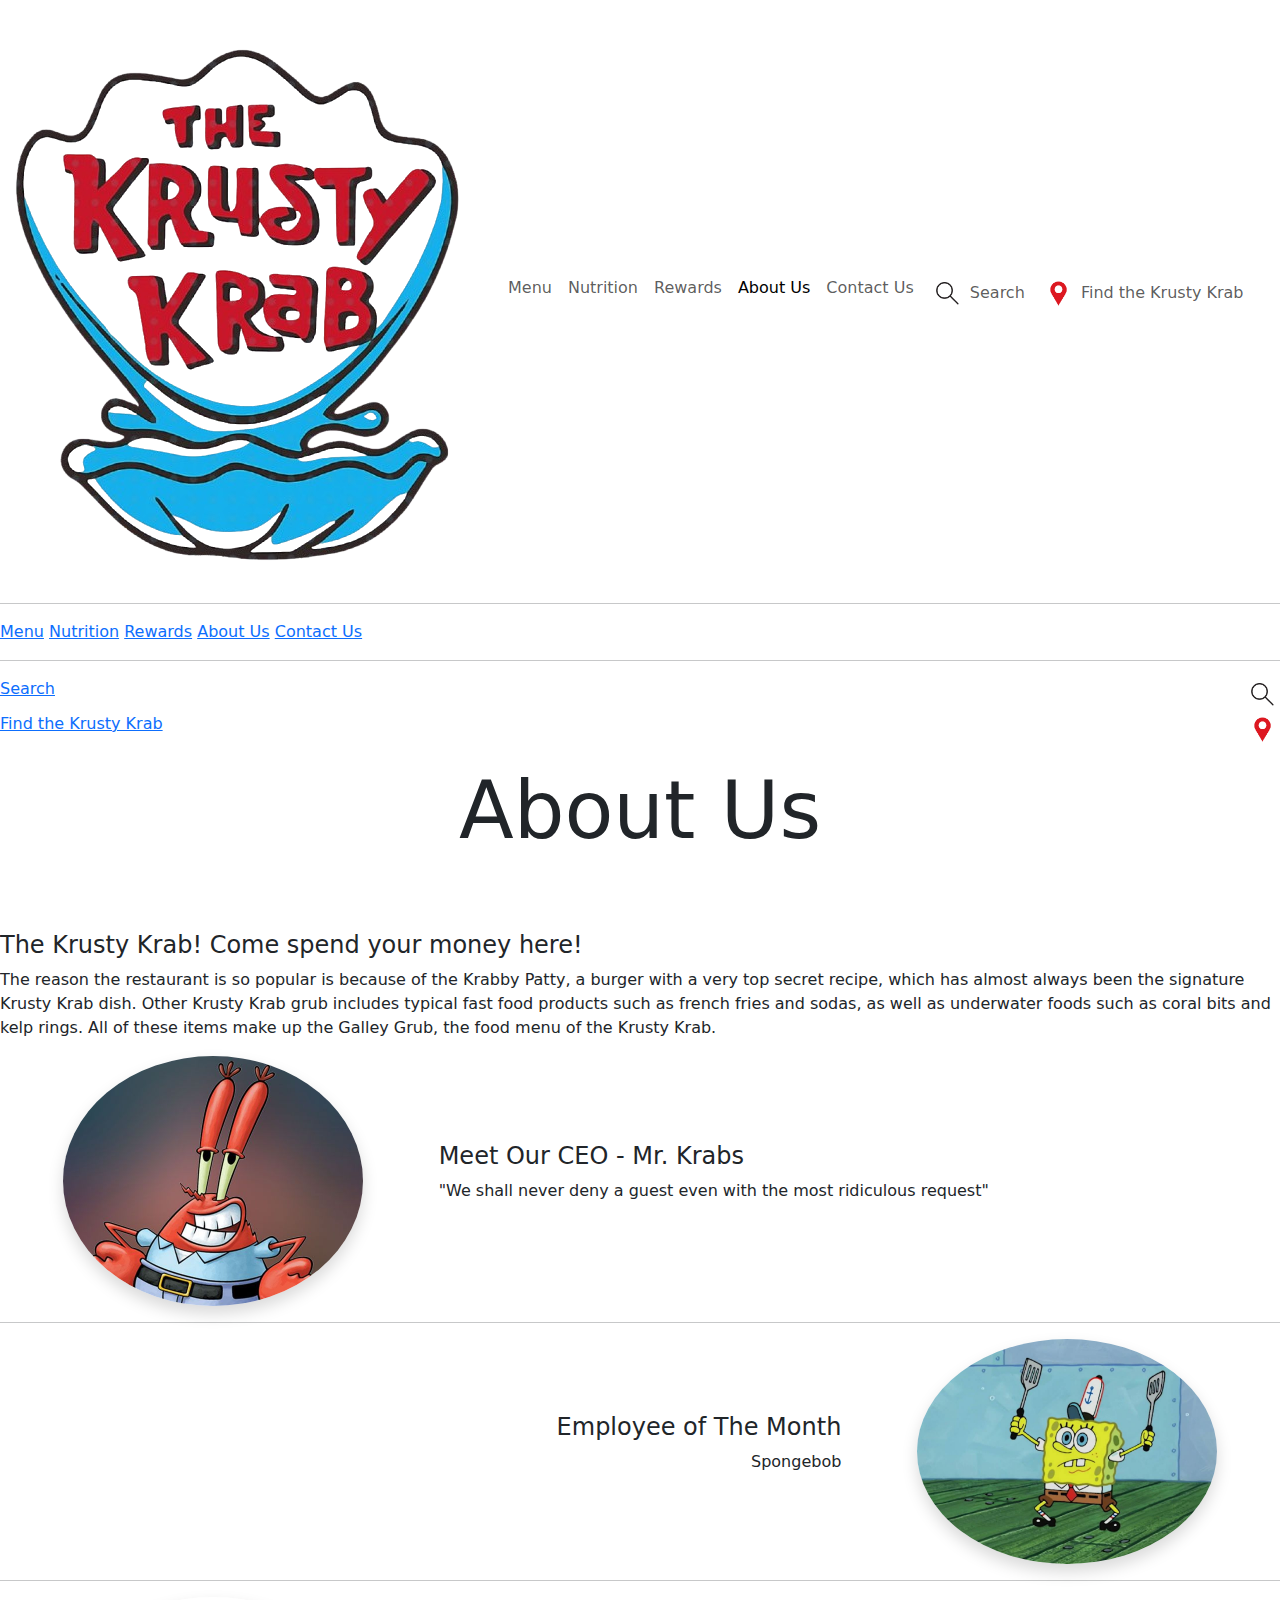
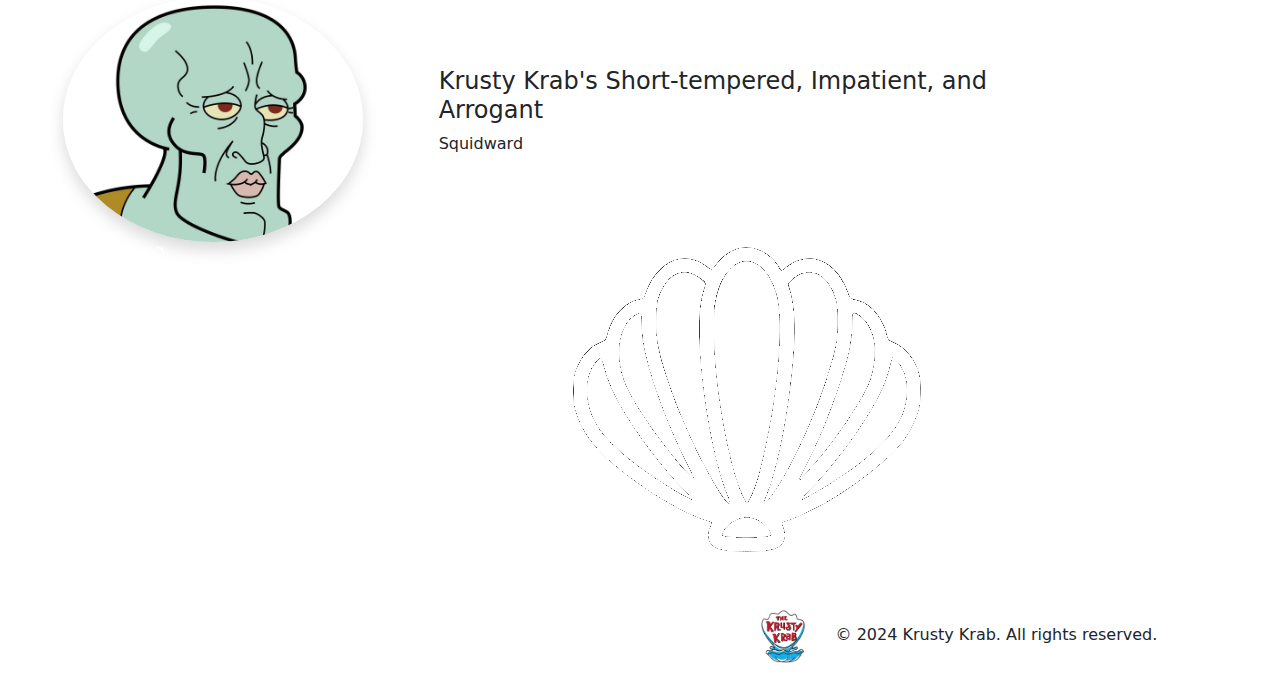
==== commit a9822248: "Updated Google Maps link to redirect to location.html" ====
--- a/about.html
+++ b/about.html
@@ -70,7 +70,7 @@
         <li class="nav-item top last">
           <a
             class="nav-link"
-            href="https://www.google.com/maps/dir//%2711.6065142,165.3768099%27"
+            href="location.html"
           >
             <img
               src="images/icons/red_pinpoint_icon.png"
@@ -111,7 +111,7 @@
           />Search
         </a>
         <a
-          href="https://www.google.com/maps/dir//%2711.6065142,165.3768099%27"
+        href="location.html"
           class="menu-item d-flex flex-row-reverse justify-content-between"
           ><img
             src="images/icons/red_pinpoint_icon.png"
